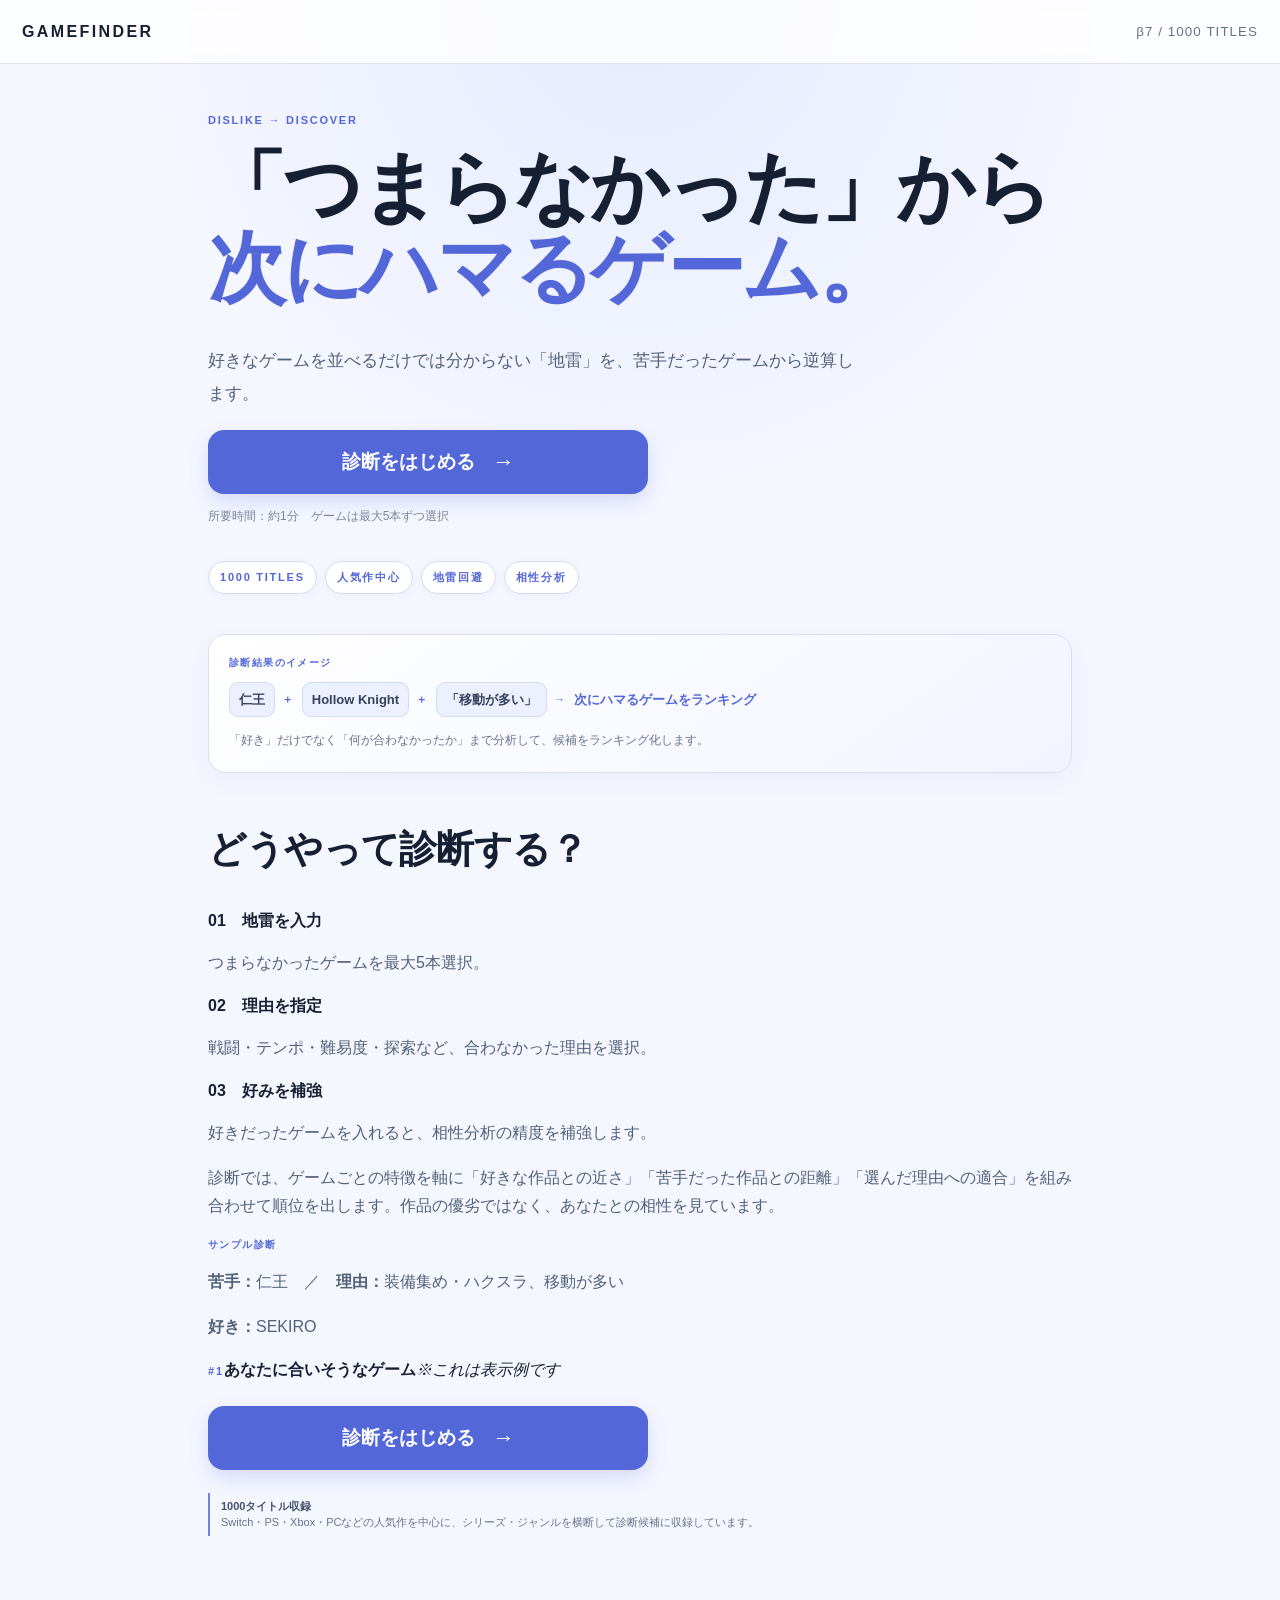
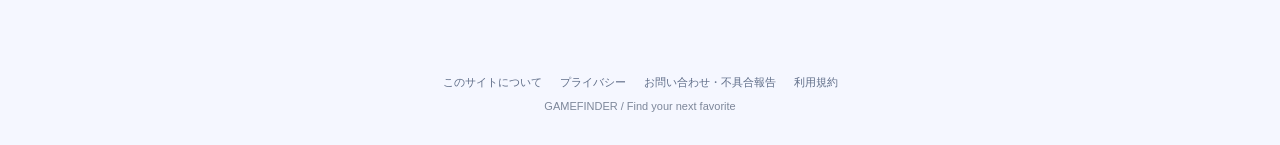
==== index.html @ 4ff6657c "Improve GAMEFINDER Japanese search, recommendation explanations and answer editing Restore Stellar B" ====
<!doctype html><html lang="ja"><head><meta charset="utf-8"><meta name="viewport" content="width=device-width,initial-scale=1"><meta name="description" content="つまらなかったゲーム・好きだったゲームから、次にハマるゲームを診断。苦手だったゲームを地雷として分析し、あなたに合うゲームをランキングで提案します。"><meta name="robots" content="index,follow"><link rel="canonical" href="https://shikaku-route-jp.github.io/gamefinder/"><meta property="og:title" content="ゲーム診断｜つまらなかったゲームから次にハマる1本を診断 - GAMEFINDER"><meta property="og:description" content="つまらなかったゲームから、あなたの地雷を逆算。次にハマるゲームをランキングで診断します。"><meta property="og:type" content="website"><meta property="og:url" content="https://shikaku-route-jp.github.io/gamefinder/"><title>ゲーム診断｜つまらなかったゲームから次にハマる1本を診断 - GAMEFINDER</title><link rel="stylesheet" href="style.css?v=20261009-ux1">
<style id="gamefinder-ad-layout">
/* 広告は通常の文書フローに置き、操作ボタンから離す。 */
#gamefinder-ad {
  position: static;
  float: none;
  width: 100%;
  max-width: 100%;
  min-width: 0;
  min-height: 0;
  margin: 32px 0;
  padding: 16px 0;
  gap: 8px;
}
#gamefinder-ad.hide,
#gamefinder-ad[hidden] {
  display: none !important;
}
#gamefinder-ad .ad-label {
  display: block;
  font-size: 10px;
  line-height: 1.5;
}
#gamefinder-ad .ad-creative {
  width: 100%;
  min-width: 0;
  min-height: 0;
  display: flex;
  flex-direction: column;
  align-items: center;
  justify-content: center;
}
/* 320px幅でも300pxの矩形広告を縮小せず収める。 */
@media (max-width: 359px) {
  #gamefinder-ad {
    width: auto;
    max-width: none;
    margin-inline: -14px;
    border-left: 0;
    border-right: 0;
    border-radius: 0;
  }
}
/* 広告要素が生成されなかった場合は、ラベルと余白を残さない。
   iframeが生成された場合は配信中の可能性があるため折りたたまない。 */
#gamefinder-ad:not(:has(.ad-creative :not(script):not(style))) {
  margin: 0;
  padding: 0;
  border: 0;
  gap: 0;
}
#gamefinder-ad:not(:has(.ad-creative :not(script):not(style))) .ad-label {
  display: none;
}
</style>
</head><body><header><a href="./" class="brand">GAMEFINDER</a><small>β7 / 1000 TITLES</small></header><main><section id="home"><div class="eyebrow">DISLIKE → DISCOVER</div><h1>「つまらなかった」から<br><strong>次にハマるゲーム。</strong></h1><p class="lead">好きなゲームを並べるだけでは分からない「地雷」を、苦手だったゲームから逆算します。</p><button class="cta start-cta" onclick="start()">診断をはじめる <span aria-hidden="true">→</span></button><p class="micro">所要時間：約1分　ゲームは最大5本ずつ選択</p><div class="feature-row"><span>1000 TITLES</span><span>人気作中心</span><span>地雷回避</span><span>相性分析</span></div><div class="preview"><div class="preview-label">診断結果のイメージ</div><div class="preview-flow"><b>仁王</b><span>＋</span><b>Hollow Knight</b><span>＋</span><b>「移動が多い」</b><span>→</span><strong>次にハマるゲームをランキング</strong></div><p>「好き」だけでなく「何が合わなかったか」まで分析して、候補をランキング化します。</p></div><div class="how"><h2>どうやって診断する？</h2><div class="how-grid"><div><b>01　地雷を入力</b><p>つまらなかったゲームを最大5本選択。</p></div><div><b>02　理由を指定</b><p>戦闘・テンポ・難易度・探索など、合わなかった理由を選択。</p></div><div><b>03　好みを補強</b><p>好きだったゲームを入れると、相性分析の精度を補強します。</p></div></div><p class="method">診断では、ゲームごとの特徴を軸に「好きな作品との近さ」「苦手だった作品との距離」「選んだ理由への適合」を組み合わせて順位を出します。作品の優劣ではなく、あなたとの相性を見ています。</p></div><div class="sample"><div class="preview-label">サンプル診断</div><p><b>苦手：</b>仁王　／　<b>理由：</b>装備集め・ハクスラ、移動が多い</p><p><b>好き：</b>SEKIRO</p><div class="sample-result"><span>#1</span><strong>あなたに合いそうなゲーム</strong><em>※これは表示例です</em></div></div><button class="cta start-cta start-cta-bottom" onclick="start()">診断をはじめる <span aria-hidden="true">→</span></button><div class="db-note"><b>1000タイトル収録</b><br>Switch・PS・Xbox・PCなどの人気作を中心に、シリーズ・ジャンルを横断して診断候補に収録しています。</div></section><section id="quiz" class="hide"><div class="progress-wrap"><div class="progress"><i id="bar"></i></div><span id="stepLabel">STEP 1 / 3</span></div><div class="page" id="p1"><small>STEP 1 / 3</small><h2 tabindex="-1">つまらなかったゲーム</h2><p>「なぜか合わなかった」ゲームを1〜5本。ここが診断の軸になります。</p><div class="count"><b id="badCount">0/5</b> 選択中</div><div id="badSel" class="selected"></div><label class="visually-hidden" for="badSearch">苦手だったゲームを検索</label><input aria-controls="bad" id="badSearch" oninput="renderBad()" placeholder="ゲーム名を入力（日本語・英語・略称OK）" autocomplete="off"><div class="search-help">例：仁王 / ダクソ3 / モンハンワイルズ / FF7 / ゼルダ</div><div id="bad" class="game-list"></div><div class="nav"><button id="badNext" onclick="go(2)" disabled>次へ →</button></div></div><div class="page hide" id="p2"><small>STEP 2 / 3</small><h2 tabindex="-1">何が嫌だった？</h2><p>複数選べます。「テンポ」「戦闘」「難易度」など、合わなかった点を教えてください。選ばず進むこともできます。</p><div class="count"><b id="reasonCount">0個</b> 選択中</div><div id="reasons" class="chips"></div><div class="nav"><button class="secondary" onclick="go(1)">← 戻る</button><button id="reasonNext" onclick="go(3)">理由を選ばず次へ →</button></div></div><div class="page hide" id="p3"><small>STEP 3 / 3</small><h2 tabindex="-1">好きだったゲーム</h2><p>「これは面白かった」を0〜5本。なくても診断できます。</p><div class="count"><b id="goodCount">0/5</b> 選択中</div><div id="goodSel" class="selected"></div><label class="visually-hidden" for="goodSearch">好きだったゲームを検索</label><input aria-controls="good" id="goodSearch" oninput="renderGood()" placeholder="ゲーム名を入力（日本語・英語・略称OK）" autocomplete="off"><div class="search-help">例：隻狼 / ブレワイ / エルデンリング / FF7リバース / リリンク</div><div id="good" class="game-list"></div><div class="nav"><button class="secondary" onclick="go(2)">← 戻る</button><button id="goodDiagnose" class="cta" onclick="diagnose()">好きなゲームを入れず診断する →</button></div></div><div id="result" class="hide"></div></section>
<aside id="gamefinder-ad" class="ad-slot" aria-label="広告">
  <span class="ad-label">広告</span>
  <div class="ad-creative">
<!-- admax -->
<script id="gamefinder-ad-loader">
(function () {
  // iPad・Androidタブレット・PCにはPC用の枠を使う。
  // HTML解析中に片方だけ読み込み、AdMaxの通常のタグ実行を保つ。
  const isPhone = /iPhone|iPod|Android.*Mobile|Windows Phone/i.test(navigator.userAgent);
  const adId = isPhone
    ? "b675b17c918aba329b4882d182037eb6"
    : "173f1493e6957e60c606bbe740c44222";
  document.write('<script src="https://adm.shinobi.jp/s/' + adId + '"></' + 'script>');
})();
</script>
<!-- admax -->
  </div>
</aside>
<!-- 結果の補足とやり直しボタン。回答中・診断前は表示しない。 -->
<div id="result-after-ad" class="hide">
  <div class="result-note"><b>この診断について</b><p>作品の評価ではなく、ゲームごとの特徴を比較しています。相性スコアは入力した作品との特徴の近さを表す目安です。特徴データにはシリーズ単位の推定も含まれます。購入前に公式の紹介やプレイ映像も確認してみてください。</p></div><button class="restart" onclick="location.href=location.pathname">最初からやり直す</button>
</div>
</main><footer><a href="about.html">このサイトについて</a><a href="privacy.html">プライバシー</a><a href="contact.html">お問い合わせ・不具合報告</a><a href="terms.html">利用規約</a><span>GAMEFINDER / Find your next favorite</span></footer><script src="games800.js"></script><script src="jp-search.js?v=20261009-ux1"></script><script src="app.js?v=20261009-ux1"></script></body></html>
---- style.css ----
*{box-sizing:border-box}html{scroll-behavior:smooth}body{margin:0;background:#f5f7ff;color:#172033;font-family:-apple-system,BlinkMacSystemFont,"Noto Sans JP",sans-serif;line-height:1.5}body:before{content:"";position:fixed;inset:0;pointer-events:none;background:radial-gradient(circle at 50% 0%,#dfe6ff 0,transparent 45%);opacity:.7}header{height:64px;border-bottom:1px solid #dce2f0;display:flex;justify-content:space-between;align-items:center;padding:0 22px;position:relative;z-index:1;background:rgba(255,255,255,.82);backdrop-filter:blur(10px)}.brand{color:#172033;text-decoration:none;font-weight:900;letter-spacing:.15em}header small{color:#66718a;letter-spacing:.08em}main{max-width:900px;margin:auto;padding:28px 18px 70px;position:relative;z-index:1}#home{min-height:78vh;display:flex;flex-direction:column;justify-content:center;padding:40px 0}.eyebrow,#home span,.page small,.result-head small{color:#5367d9;letter-spacing:.16em;font-weight:900;font-size:11px}.lead{max-width:650px;color:#526078;font-size:17px;line-height:1.9}.micro{font-size:12px;color:#7b8599}.feature-row{display:flex;gap:8px;flex-wrap:wrap;margin:20px 0}.feature-row span,.match-tags span{border:1px solid #d5dcf0;background:#fff;border-radius:999px;padding:7px 11px;font-size:11px;color:#58647d;box-shadow:0 2px 8px #31447a0b}h1{font-size:clamp(42px,8vw,78px);line-height:1.05;letter-spacing:-.04em;margin:18px 0}h1 strong{color:#5367d9}h2{font-size:clamp(25px,5vw,38px);letter-spacing:-.02em}p{color:#526078;line-height:1.8}button{border:0;border-radius:12px;padding:13px 18px;font-weight:850;cursor:pointer;background:#5367d9;color:#fff;margin:5px 4px 5px 0;transition:.18s transform,.18s opacity,.18s background;box-shadow:0 4px 12px #5367d91c}.cta{display:inline-flex;align-items:center;gap:18px;width:max-content;padding:15px 20px}.cta:hover{transform:translateY(-2px)}button.secondary{background:#fff;color:#59647a;border:1px solid #d1d8e8;box-shadow:none}button:disabled{opacity:.35;cursor:not-allowed}input{width:100%;padding:15px 16px;border-radius:13px;border:1px solid #cfd7e8;background:#fff;color:#172033;outline:none;font-size:15px;margin:12px 0 5px;box-shadow:0 2px 10px #31447a0b}input::placeholder{color:#9aa4b7}input:focus{border-color:#7182e5;box-shadow:0 0 0 3px #7182e526}.hide{display:none!important}.progress-wrap{margin-bottom:34px}.progress{height:5px;background:#dce2ef;border-radius:99px;margin-bottom:9px}.progress i{display:block;height:100%;width:33%;background:#5367d9;border-radius:99px;transition:.3s}.progress-wrap>span{font-size:10px;color:#7a859b}.count{font-size:12px;color:#7a859b;margin:8px 0 12px}.count b{color:#35415a}.search-help{font-size:11px;color:#7a859b;margin:0 0 10px}.game{display:flex;justify-content:space-between;align-items:center;width:calc(33.333% - 8px);min-height:54px;margin:4px;padding:10px 12px;border:1px solid #d7deed;border-radius:11px;background:#fff;color:#27334b;text-align:left;box-shadow:0 2px 8px #31447a0a}.game:hover{border-color:#8492dc;background:#f8f9ff}.game.on{border-color:#7182e5;background:#eef1ff}.game b{color:#5367d9}.hint{border:1px dashed #cbd4e5;color:#7b869b;border-radius:12px;padding:18px;text-align:center;margin-top:8px;background:#fff}.pill{display:inline-flex;align-items:center;gap:6px;background:#edf0ff;border:1px solid #d2d9f4;border-radius:99px;padding:7px 9px 7px 11px;margin:4px 4px 0 0;font-size:12px;color:#44506a}.pill button{padding:0 3px;margin:0;background:none;color:#7180aa;font-size:16px;box-shadow:none}.selected{min-height:8px;margin-bottom:6px}.chips{display:flex;flex-wrap:wrap;gap:6px;margin:20px 0 25px}.chips button{border:1px solid #d2d9e8;background:#fff;color:#4c5870;border-radius:99px;margin:0;box-shadow:none}.chips button.on{background:#5367d9;border-color:#5367d9;color:#fff}.nav{margin-top:20px}.card,.hero-result,.result-note,.preview{background:#fff;border:1px solid #d8dfed;border-radius:18px;padding:20px;margin:10px 0;box-shadow:0 8px 24px #31447a0d}.preview{margin:20px 0 16px;padding:20px;background:linear-gradient(145deg,#fff,#f2f5ff)}.preview-label{font-size:10px;color:#5367d9;letter-spacing:.14em;font-weight:900;margin-bottom:12px}.preview-flow{display:flex;align-items:center;gap:7px;flex-wrap:wrap;font-size:13px}.preview-flow b{background:#edf0ff;border:1px solid #d3daf1;border-radius:9px;padding:7px 9px;color:#36425d}.preview-flow span{color:#8a94a8}.preview-flow strong{color:#5367d9}.preview p{font-size:12px;margin:13px 0 0;color:#68748a}.db-note{font-size:11px;color:#68748a;border-left:2px solid #7182e5;padding:5px 0 5px 11px;margin:15px 0 18px}.db-note b{color:#44516b}.hero-result{padding:24px}.rank{color:#5367d9;font-weight:900;font-size:12px;letter-spacing:.12em}.score{font-size:58px;font-weight:950;line-height:1;margin:12px 0;color:#172033}.score small{font-size:11px;color:#7a8599;margin-left:7px;letter-spacing:.12em}.match-tags{display:flex;gap:7px;flex-wrap:wrap}.share-btn{margin-top:15px;background:#172033}.share-x{margin-top:15px;background:#172033}.section-title{font-size:22px;margin:30px 0 10px}.result-card{display:grid;grid-template-columns:42px 1fr;gap:8px}.result-card h3{margin:0 0 5px}.rank-mini{color:#5367d9;font-weight:900}.bars{display:flex;gap:7px;flex-wrap:wrap}.bars span{font-size:10px;border-radius:99px;background:#eef1f8;padding:5px 8px;color:#66728a}.confidence{font-size:12px}.confidence b{color:#5367d9}.result-note{font-size:12px}.ad-slot{min-height:100px;margin:18px 0;padding:16px;border:1px dashed #cbd4e5;border-radius:14px;background:#fafbff;display:flex;flex-direction:column;align-items:center;justify-content:center;text-align:center;color:#9aa4b7}.ad-slot span{font-size:9px;letter-spacing:.15em;color:#8792a8}.ad-slot small{font-size:11px;margin-top:4px}.restart{width:100%;margin-top:10px}footer{text-align:center;color:#7d879a;font-size:11px;padding:10px 18px 30px;position:relative;z-index:1}footer a{color:#5f6d88;text-decoration:none;margin:0 9px}footer span{display:block;margin-top:8px}@media(max-width:650px){main{padding-left:14px;padding-right:14px}.game{width:100%;margin:4px 0}h1{font-size:44px}.lead{font-size:15px}.hero-result{padding:20px}.score{font-size:50px}.preview-flow{font-size:12px}}
/* Put the main action before the explanation and keep touch targets large. */
#home{justify-content:flex-start;padding-top:20px}
#home .lead{margin-bottom:12px}
#home .start-cta{width:min(100%,440px);min-height:64px;justify-content:center;font-size:19px;padding:18px 24px;margin:8px 0;border-radius:16px;box-shadow:0 8px 20px #5367d930}
#home .start-cta span{color:inherit;font-size:22px;letter-spacing:0}
#home .start-cta:focus-visible{outline:3px solid #172033;outline-offset:4px}
#home .start-cta-bottom{margin-top:24px}
#home .micro{margin:4px 0 14px}
@media(max-width:650px){main{padding-top:18px}#home{padding-top:10px}#home h1{font-size:clamp(28px,8.2vw,40px);line-height:1.2;margin:14px 0}#home .lead{font-size:15px;line-height:1.7;margin-top:4px}#home .start-cta{width:100%;min-height:64px;font-size:19px}}

/* Search and results share the same readable Japanese title treatment. */
.game-list{display:flex;flex-wrap:wrap;align-content:flex-start;max-height:50vh;overflow-y:auto;padding:4px 0;scrollbar-gutter:stable}
.game-list .hint,.game-list .search-more{width:100%}
.game-list .game{flex-shrink:0;overflow-wrap:anywhere}
.alias-en{display:block;color:#6e7890;font-size:11px;font-weight:500;line-height:1.45;margin-top:4px}
.pill{max-width:100%;overflow-wrap:anywhere}
.pill button{flex-shrink:0;min-width:36px;min-height:36px}
.nav{display:flex;gap:8px;flex-wrap:wrap}
.nav button{min-height:48px;margin-right:0}
button:focus-visible{outline:3px solid #172033;outline-offset:3px}
h2[tabindex="-1"]:focus{outline:none}
.title-en{margin:4px 0 10px!important;font-size:12px!important;line-height:1.5;overflow-wrap:anywhere;color:#6e7890}
.hero-result h2,.result-card h3{overflow-wrap:anywhere}
.result-card{grid-template-columns:34px minmax(0,1fr)}
.result-card p{font-size:13px;margin:8px 0}
.result-caution{color:#855b24;background:#fff6e7;border-radius:8px;padding:8px 10px}
.share-status{font-size:12px;margin:8px 0 0;overflow-wrap:anywhere}
.share-status:empty{display:none}
.answer-summary{margin-top:28px}
.answer-row{display:flex;align-items:center;gap:12px;border:1px solid #d8dfed;border-radius:14px;background:#fff;padding:16px;margin:8px 0}
.answer-row>div{flex:1;min-width:0}
.answer-row b{font-size:13px}
.answer-row p{font-size:12px;margin:6px 0 0;overflow-wrap:anywhere}
.answer-row button{flex-shrink:0;min-height:44px;margin:0}
.visually-hidden{position:absolute;width:1px;height:1px;padding:0;margin:-1px;overflow:hidden;clip-path:inset(50%);white-space:nowrap;border:0}
@media(max-width:650px){
  .game-list{max-height:46vh}
  .game-list .game{width:100%;margin:4px 0;min-height:54px}
  .nav button{flex:1 1 130px;font-size:14px}
  .score{display:flex;align-items:baseline;gap:10px;flex-wrap:wrap}
  .score small{margin-left:0;line-height:1.6}
  .hero-result .share-btn,.hero-result .share-x{min-height:48px}
  .answer-row{padding:14px}
}
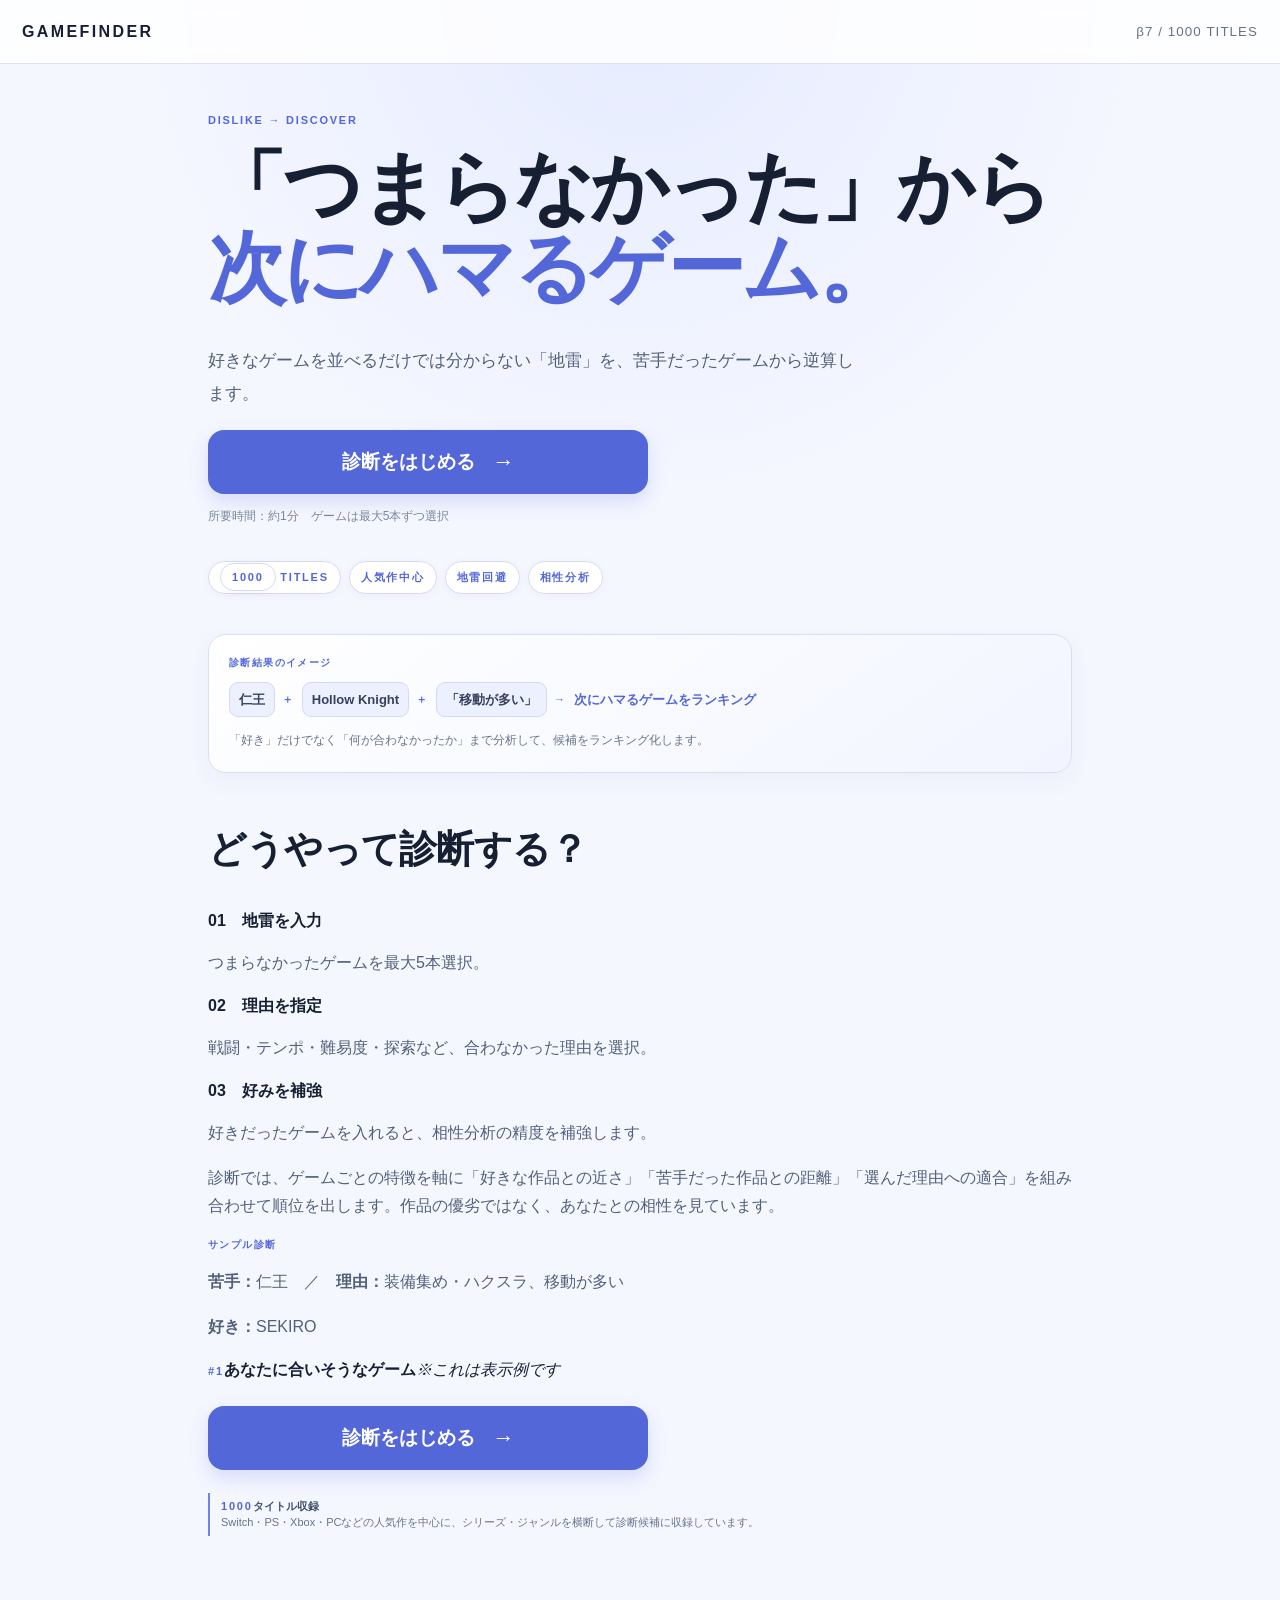
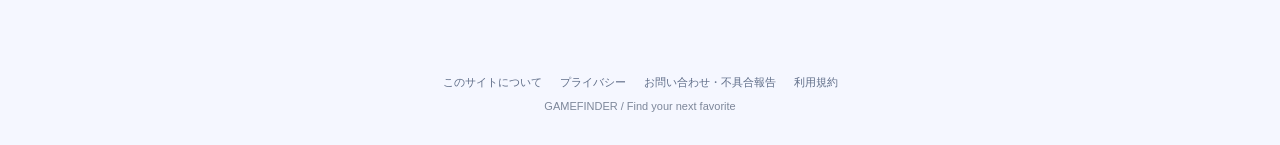
==== commit 678c3fec: "Keep GAMEFINDER catalog count and file references consistent Render the three home-page counts from " ====
--- a/index.html
+++ b/index.html
@@ -53,22 +53,12 @@
   display: none;
 }
 </style>
-</head><body><header><a href="./" class="brand">GAMEFINDER</a><small>β7 / 1000 TITLES</small></header><main><section id="home"><div class="eyebrow">DISLIKE → DISCOVER</div><h1>「つまらなかった」から<br><strong>次にハマるゲーム。</strong></h1><p class="lead">好きなゲームを並べるだけでは分からない「地雷」を、苦手だったゲームから逆算します。</p><button class="cta start-cta" onclick="start()">診断をはじめる <span aria-hidden="true">→</span></button><p class="micro">所要時間：約1分　ゲームは最大5本ずつ選択</p><div class="feature-row"><span>1000 TITLES</span><span>人気作中心</span><span>地雷回避</span><span>相性分析</span></div><div class="preview"><div class="preview-label">診断結果のイメージ</div><div class="preview-flow"><b>仁王</b><span>＋</span><b>Hollow Knight</b><span>＋</span><b>「移動が多い」</b><span>→</span><strong>次にハマるゲームをランキング</strong></div><p>「好き」だけでなく「何が合わなかったか」まで分析して、候補をランキング化します。</p></div><div class="how"><h2>どうやって診断する？</h2><div class="how-grid"><div><b>01　地雷を入力</b><p>つまらなかったゲームを最大5本選択。</p></div><div><b>02　理由を指定</b><p>戦闘・テンポ・難易度・探索など、合わなかった理由を選択。</p></div><div><b>03　好みを補強</b><p>好きだったゲームを入れると、相性分析の精度を補強します。</p></div></div><p class="method">診断では、ゲームごとの特徴を軸に「好きな作品との近さ」「苦手だった作品との距離」「選んだ理由への適合」を組み合わせて順位を出します。作品の優劣ではなく、あなたとの相性を見ています。</p></div><div class="sample"><div class="preview-label">サンプル診断</div><p><b>苦手：</b>仁王　／　<b>理由：</b>装備集め・ハクスラ、移動が多い</p><p><b>好き：</b>SEKIRO</p><div class="sample-result"><span>#1</span><strong>あなたに合いそうなゲーム</strong><em>※これは表示例です</em></div></div><button class="cta start-cta start-cta-bottom" onclick="start()">診断をはじめる <span aria-hidden="true">→</span></button><div class="db-note"><b>1000タイトル収録</b><br>Switch・PS・Xbox・PCなどの人気作を中心に、シリーズ・ジャンルを横断して診断候補に収録しています。</div></section><section id="quiz" class="hide"><div class="progress-wrap"><div class="progress"><i id="bar"></i></div><span id="stepLabel">STEP 1 / 3</span></div><div class="page" id="p1"><small>STEP 1 / 3</small><h2 tabindex="-1">つまらなかったゲーム</h2><p>「なぜか合わなかった」ゲームを1〜5本。ここが診断の軸になります。</p><div class="count"><b id="badCount">0/5</b> 選択中</div><div id="badSel" class="selected"></div><label class="visually-hidden" for="badSearch">苦手だったゲームを検索</label><input aria-controls="bad" id="badSearch" oninput="renderBad()" placeholder="ゲーム名を入力（日本語・英語・略称OK）" autocomplete="off"><div class="search-help">例：仁王 / ダクソ3 / モンハンワイルズ / FF7 / ゼルダ</div><div id="bad" class="game-list"></div><div class="nav"><button id="badNext" onclick="go(2)" disabled>次へ →</button></div></div><div class="page hide" id="p2"><small>STEP 2 / 3</small><h2 tabindex="-1">何が嫌だった？</h2><p>複数選べます。「テンポ」「戦闘」「難易度」など、合わなかった点を教えてください。選ばず進むこともできます。</p><div class="count"><b id="reasonCount">0個</b> 選択中</div><div id="reasons" class="chips"></div><div class="nav"><button class="secondary" onclick="go(1)">← 戻る</button><button id="reasonNext" onclick="go(3)">理由を選ばず次へ →</button></div></div><div class="page hide" id="p3"><small>STEP 3 / 3</small><h2 tabindex="-1">好きだったゲーム</h2><p>「これは面白かった」を0〜5本。なくても診断できます。</p><div class="count"><b id="goodCount">0/5</b> 選択中</div><div id="goodSel" class="selected"></div><label class="visually-hidden" for="goodSearch">好きだったゲームを検索</label><input aria-controls="good" id="goodSearch" oninput="renderGood()" placeholder="ゲーム名を入力（日本語・英語・略称OK）" autocomplete="off"><div class="search-help">例：隻狼 / ブレワイ / エルデンリング / FF7リバース / リリンク</div><div id="good" class="game-list"></div><div class="nav"><button class="secondary" onclick="go(2)">← 戻る</button><button id="goodDiagnose" class="cta" onclick="diagnose()">好きなゲームを入れず診断する →</button></div></div><div id="result" class="hide"></div></section>
+</head><body><header><a href="./" class="brand">GAMEFINDER</a><small>β7 / <span data-game-count>1000</span> TITLES</small></header><main><section id="home"><div class="eyebrow">DISLIKE → DISCOVER</div><h1>「つまらなかった」から<br><strong>次にハマるゲーム。</strong></h1><p class="lead">好きなゲームを並べるだけでは分からない「地雷」を、苦手だったゲームから逆算します。</p><button class="cta start-cta" onclick="start()">診断をはじめる <span aria-hidden="true">→</span></button><p class="micro">所要時間：約1分　ゲームは最大5本ずつ選択</p><div class="feature-row"><span><span data-game-count>1000</span> TITLES</span><span>人気作中心</span><span>地雷回避</span><span>相性分析</span></div><div class="preview"><div class="preview-label">診断結果のイメージ</div><div class="preview-flow"><b>仁王</b><span>＋</span><b>Hollow Knight</b><span>＋</span><b>「移動が多い」</b><span>→</span><strong>次にハマるゲームをランキング</strong></div><p>「好き」だけでなく「何が合わなかったか」まで分析して、候補をランキング化します。</p></div><div class="how"><h2>どうやって診断する？</h2><div class="how-grid"><div><b>01　地雷を入力</b><p>つまらなかったゲームを最大5本選択。</p></div><div><b>02　理由を指定</b><p>戦闘・テンポ・難易度・探索など、合わなかった理由を選択。</p></div><div><b>03　好みを補強</b><p>好きだったゲームを入れると、相性分析の精度を補強します。</p></div></div><p class="method">診断では、ゲームごとの特徴を軸に「好きな作品との近さ」「苦手だった作品との距離」「選んだ理由への適合」を組み合わせて順位を出します。作品の優劣ではなく、あなたとの相性を見ています。</p></div><div class="sample"><div class="preview-label">サンプル診断</div><p><b>苦手：</b>仁王　／　<b>理由：</b>装備集め・ハクスラ、移動が多い</p><p><b>好き：</b>SEKIRO</p><div class="sample-result"><span>#1</span><strong>あなたに合いそうなゲーム</strong><em>※これは表示例です</em></div></div><button class="cta start-cta start-cta-bottom" onclick="start()">診断をはじめる <span aria-hidden="true">→</span></button><div class="db-note"><b><span data-game-count>1000</span>タイトル収録</b><br>Switch・PS・Xbox・PCなどの人気作を中心に、シリーズ・ジャンルを横断して診断候補に収録しています。</div></section><section id="quiz" class="hide"><div class="progress-wrap"><div class="progress"><i id="bar"></i></div><span id="stepLabel">STEP 1 / 3</span></div><div class="page" id="p1"><small>STEP 1 / 3</small><h2 tabindex="-1">つまらなかったゲーム</h2><p>「なぜか合わなかった」ゲームを1〜5本。ここが診断の軸になります。</p><div class="count"><b id="badCount">0/5</b> 選択中</div><div id="badSel" class="selected"></div><label class="visually-hidden" for="badSearch">苦手だったゲームを検索</label><input aria-controls="bad" id="badSearch" oninput="renderBad()" placeholder="ゲーム名を入力（日本語・英語・略称OK）" autocomplete="off"><div class="search-help">例：仁王 / ダクソ3 / モンハンワイルズ / FF7 / ゼルダ</div><div id="bad" class="game-list"></div><div class="nav"><button id="badNext" onclick="go(2)" disabled>次へ →</button></div></div><div class="page hide" id="p2"><small>STEP 2 / 3</small><h2 tabindex="-1">何が嫌だった？</h2><p>複数選べます。「テンポ」「戦闘」「難易度」など、合わなかった点を教えてください。選ばず進むこともできます。</p><div class="count"><b id="reasonCount">0個</b> 選択中</div><div id="reasons" class="chips"></div><div class="nav"><button class="secondary" onclick="go(1)">← 戻る</button><button id="reasonNext" onclick="go(3)">理由を選ばず次へ →</button></div></div><div class="page hide" id="p3"><small>STEP 3 / 3</small><h2 tabindex="-1">好きだったゲーム</h2><p>「これは面白かった」を0〜5本。なくても診断できます。</p><div class="count"><b id="goodCount">0/5</b> 選択中</div><div id="goodSel" class="selected"></div><label class="visually-hidden" for="goodSearch">好きだったゲームを検索</label><input aria-controls="good" id="goodSearch" oninput="renderGood()" placeholder="ゲーム名を入力（日本語・英語・略称OK）" autocomplete="off"><div class="search-help">例：隻狼 / ブレワイ / エルデンリング / FF7リバース / リリンク</div><div id="good" class="game-list"></div><div class="nav"><button class="secondary" onclick="go(2)">← 戻る</button><button id="goodDiagnose" class="cta" onclick="diagnose()">好きなゲームを入れず診断する →</button></div></div><div id="result" class="hide"></div></section>
 <aside id="gamefinder-ad" class="ad-slot" aria-label="広告">
   <span class="ad-label">広告</span>
   <div class="ad-creative">
 <!-- admax -->
-<script id="gamefinder-ad-loader">
-(function () {
-  // iPad・Androidタブレット・PCにはPC用の枠を使う。
-  // HTML解析中に片方だけ読み込み、AdMaxの通常のタグ実行を保つ。
-  const isPhone = /iPhone|iPod|Android.*Mobile|Windows Phone/i.test(navigator.userAgent);
-  const adId = isPhone
-    ? "b675b17c918aba329b4882d182037eb6"
-    : "173f1493e6957e60c606bbe740c44222";
-  document.write('<script src="https://adm.shinobi.jp/s/' + adId + '"></' + 'script>');
-})();
-</script>
+<script id="gamefinder-ad-loader" src="https://adm.shinobi.jp/o/e9902be8e72218e27d6e6d8d6955455b"></script>
 <!-- admax -->
   </div>
 </aside>
@@ -76,4 +66,4 @@
 <div id="result-after-ad" class="hide">
   <div class="result-note"><b>この診断について</b><p>作品の評価ではなく、ゲームごとの特徴を比較しています。相性スコアは入力した作品との特徴の近さを表す目安です。特徴データにはシリーズ単位の推定も含まれます。購入前に公式の紹介やプレイ映像も確認してみてください。</p></div><button class="restart" onclick="location.href=location.pathname">最初からやり直す</button>
 </div>
-</main><footer><a href="about.html">このサイトについて</a><a href="privacy.html">プライバシー</a><a href="contact.html">お問い合わせ・不具合報告</a><a href="terms.html">利用規約</a><span>GAMEFINDER / Find your next favorite</span></footer><script src="games800.js"></script><script src="jp-search.js?v=20261009-ux1"></script><script src="app.js?v=20261009-ux1"></script></body></html>
+</main><footer><a href="about.html">このサイトについて</a><a href="privacy.html">プライバシー</a><a href="contact.html">お問い合わせ・不具合報告</a><a href="terms.html">利用規約</a><span>GAMEFINDER / Find your next favorite</span></footer><script src="games1000.js"></script><script src="jp-search.js?v=20261009-ux1"></script><script src="app.js?v=20261015-catalog"></script></body></html>
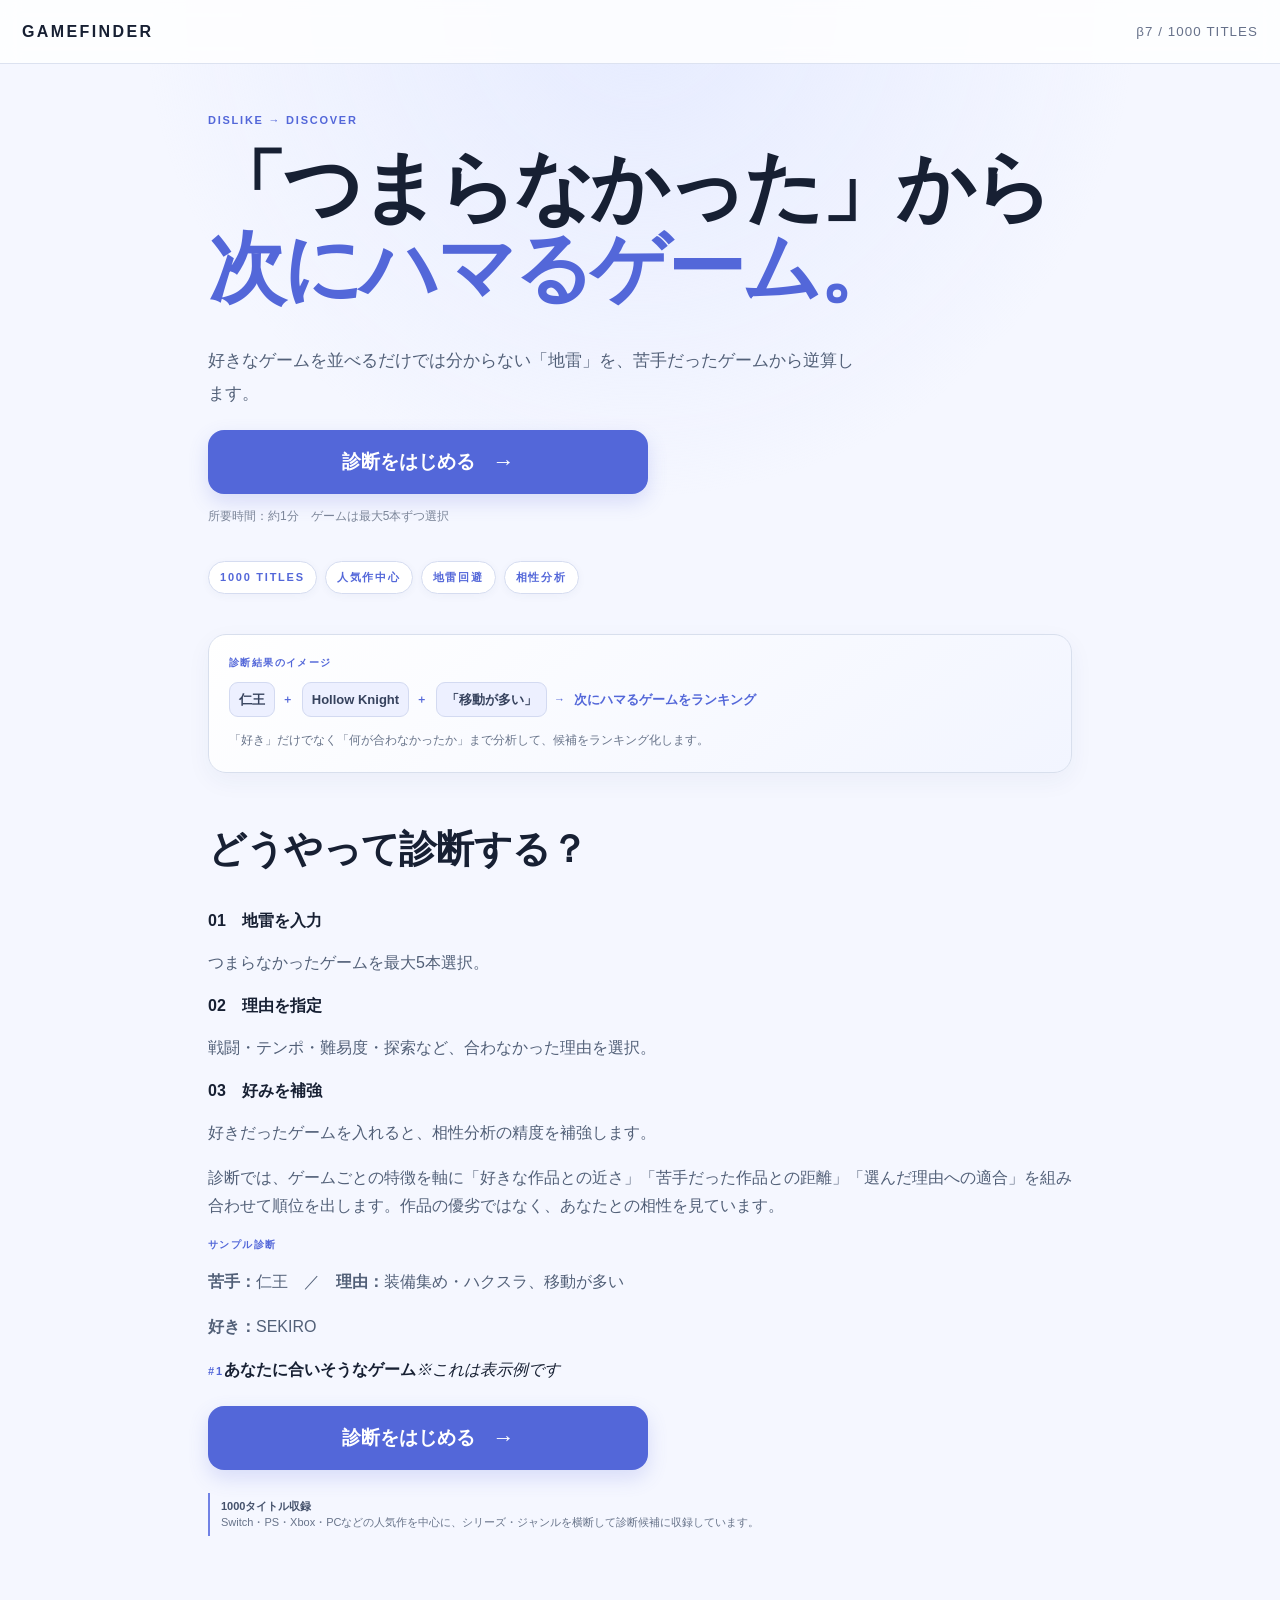
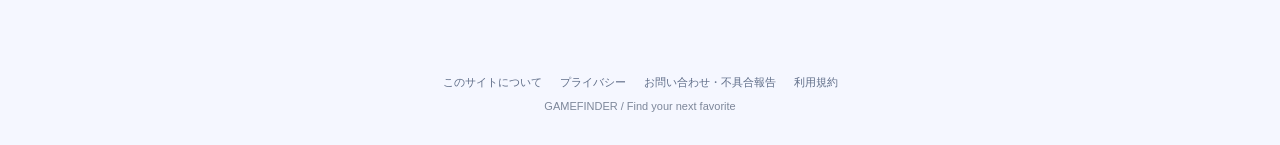
==== commit 338c4862: "Preserve existing styles around dynamic catalog counts Use output elements for the calculated counts" ====
--- a/index.html
+++ b/index.html
@@ -53,7 +53,7 @@
   display: none;
 }
 </style>
-</head><body><header><a href="./" class="brand">GAMEFINDER</a><small>β7 / <span data-game-count>1000</span> TITLES</small></header><main><section id="home"><div class="eyebrow">DISLIKE → DISCOVER</div><h1>「つまらなかった」から<br><strong>次にハマるゲーム。</strong></h1><p class="lead">好きなゲームを並べるだけでは分からない「地雷」を、苦手だったゲームから逆算します。</p><button class="cta start-cta" onclick="start()">診断をはじめる <span aria-hidden="true">→</span></button><p class="micro">所要時間：約1分　ゲームは最大5本ずつ選択</p><div class="feature-row"><span><span data-game-count>1000</span> TITLES</span><span>人気作中心</span><span>地雷回避</span><span>相性分析</span></div><div class="preview"><div class="preview-label">診断結果のイメージ</div><div class="preview-flow"><b>仁王</b><span>＋</span><b>Hollow Knight</b><span>＋</span><b>「移動が多い」</b><span>→</span><strong>次にハマるゲームをランキング</strong></div><p>「好き」だけでなく「何が合わなかったか」まで分析して、候補をランキング化します。</p></div><div class="how"><h2>どうやって診断する？</h2><div class="how-grid"><div><b>01　地雷を入力</b><p>つまらなかったゲームを最大5本選択。</p></div><div><b>02　理由を指定</b><p>戦闘・テンポ・難易度・探索など、合わなかった理由を選択。</p></div><div><b>03　好みを補強</b><p>好きだったゲームを入れると、相性分析の精度を補強します。</p></div></div><p class="method">診断では、ゲームごとの特徴を軸に「好きな作品との近さ」「苦手だった作品との距離」「選んだ理由への適合」を組み合わせて順位を出します。作品の優劣ではなく、あなたとの相性を見ています。</p></div><div class="sample"><div class="preview-label">サンプル診断</div><p><b>苦手：</b>仁王　／　<b>理由：</b>装備集め・ハクスラ、移動が多い</p><p><b>好き：</b>SEKIRO</p><div class="sample-result"><span>#1</span><strong>あなたに合いそうなゲーム</strong><em>※これは表示例です</em></div></div><button class="cta start-cta start-cta-bottom" onclick="start()">診断をはじめる <span aria-hidden="true">→</span></button><div class="db-note"><b><span data-game-count>1000</span>タイトル収録</b><br>Switch・PS・Xbox・PCなどの人気作を中心に、シリーズ・ジャンルを横断して診断候補に収録しています。</div></section><section id="quiz" class="hide"><div class="progress-wrap"><div class="progress"><i id="bar"></i></div><span id="stepLabel">STEP 1 / 3</span></div><div class="page" id="p1"><small>STEP 1 / 3</small><h2 tabindex="-1">つまらなかったゲーム</h2><p>「なぜか合わなかった」ゲームを1〜5本。ここが診断の軸になります。</p><div class="count"><b id="badCount">0/5</b> 選択中</div><div id="badSel" class="selected"></div><label class="visually-hidden" for="badSearch">苦手だったゲームを検索</label><input aria-controls="bad" id="badSearch" oninput="renderBad()" placeholder="ゲーム名を入力（日本語・英語・略称OK）" autocomplete="off"><div class="search-help">例：仁王 / ダクソ3 / モンハンワイルズ / FF7 / ゼルダ</div><div id="bad" class="game-list"></div><div class="nav"><button id="badNext" onclick="go(2)" disabled>次へ →</button></div></div><div class="page hide" id="p2"><small>STEP 2 / 3</small><h2 tabindex="-1">何が嫌だった？</h2><p>複数選べます。「テンポ」「戦闘」「難易度」など、合わなかった点を教えてください。選ばず進むこともできます。</p><div class="count"><b id="reasonCount">0個</b> 選択中</div><div id="reasons" class="chips"></div><div class="nav"><button class="secondary" onclick="go(1)">← 戻る</button><button id="reasonNext" onclick="go(3)">理由を選ばず次へ →</button></div></div><div class="page hide" id="p3"><small>STEP 3 / 3</small><h2 tabindex="-1">好きだったゲーム</h2><p>「これは面白かった」を0〜5本。なくても診断できます。</p><div class="count"><b id="goodCount">0/5</b> 選択中</div><div id="goodSel" class="selected"></div><label class="visually-hidden" for="goodSearch">好きだったゲームを検索</label><input aria-controls="good" id="goodSearch" oninput="renderGood()" placeholder="ゲーム名を入力（日本語・英語・略称OK）" autocomplete="off"><div class="search-help">例：隻狼 / ブレワイ / エルデンリング / FF7リバース / リリンク</div><div id="good" class="game-list"></div><div class="nav"><button class="secondary" onclick="go(2)">← 戻る</button><button id="goodDiagnose" class="cta" onclick="diagnose()">好きなゲームを入れず診断する →</button></div></div><div id="result" class="hide"></div></section>
+</head><body><header><a href="./" class="brand">GAMEFINDER</a><small>β7 / <output data-game-count>1000</output> TITLES</small></header><main><section id="home"><div class="eyebrow">DISLIKE → DISCOVER</div><h1>「つまらなかった」から<br><strong>次にハマるゲーム。</strong></h1><p class="lead">好きなゲームを並べるだけでは分からない「地雷」を、苦手だったゲームから逆算します。</p><button class="cta start-cta" onclick="start()">診断をはじめる <span aria-hidden="true">→</span></button><p class="micro">所要時間：約1分　ゲームは最大5本ずつ選択</p><div class="feature-row"><span><output data-game-count>1000</output> TITLES</span><span>人気作中心</span><span>地雷回避</span><span>相性分析</span></div><div class="preview"><div class="preview-label">診断結果のイメージ</div><div class="preview-flow"><b>仁王</b><span>＋</span><b>Hollow Knight</b><span>＋</span><b>「移動が多い」</b><span>→</span><strong>次にハマるゲームをランキング</strong></div><p>「好き」だけでなく「何が合わなかったか」まで分析して、候補をランキング化します。</p></div><div class="how"><h2>どうやって診断する？</h2><div class="how-grid"><div><b>01　地雷を入力</b><p>つまらなかったゲームを最大5本選択。</p></div><div><b>02　理由を指定</b><p>戦闘・テンポ・難易度・探索など、合わなかった理由を選択。</p></div><div><b>03　好みを補強</b><p>好きだったゲームを入れると、相性分析の精度を補強します。</p></div></div><p class="method">診断では、ゲームごとの特徴を軸に「好きな作品との近さ」「苦手だった作品との距離」「選んだ理由への適合」を組み合わせて順位を出します。作品の優劣ではなく、あなたとの相性を見ています。</p></div><div class="sample"><div class="preview-label">サンプル診断</div><p><b>苦手：</b>仁王　／　<b>理由：</b>装備集め・ハクスラ、移動が多い</p><p><b>好き：</b>SEKIRO</p><div class="sample-result"><span>#1</span><strong>あなたに合いそうなゲーム</strong><em>※これは表示例です</em></div></div><button class="cta start-cta start-cta-bottom" onclick="start()">診断をはじめる <span aria-hidden="true">→</span></button><div class="db-note"><b><output data-game-count>1000</output>タイトル収録</b><br>Switch・PS・Xbox・PCなどの人気作を中心に、シリーズ・ジャンルを横断して診断候補に収録しています。</div></section><section id="quiz" class="hide"><div class="progress-wrap"><div class="progress"><i id="bar"></i></div><span id="stepLabel">STEP 1 / 3</span></div><div class="page" id="p1"><small>STEP 1 / 3</small><h2 tabindex="-1">つまらなかったゲーム</h2><p>「なぜか合わなかった」ゲームを1〜5本。ここが診断の軸になります。</p><div class="count"><b id="badCount">0/5</b> 選択中</div><div id="badSel" class="selected"></div><label class="visually-hidden" for="badSearch">苦手だったゲームを検索</label><input aria-controls="bad" id="badSearch" oninput="renderBad()" placeholder="ゲーム名を入力（日本語・英語・略称OK）" autocomplete="off"><div class="search-help">例：仁王 / ダクソ3 / モンハンワイルズ / FF7 / ゼルダ</div><div id="bad" class="game-list"></div><div class="nav"><button id="badNext" onclick="go(2)" disabled>次へ →</button></div></div><div class="page hide" id="p2"><small>STEP 2 / 3</small><h2 tabindex="-1">何が嫌だった？</h2><p>複数選べます。「テンポ」「戦闘」「難易度」など、合わなかった点を教えてください。選ばず進むこともできます。</p><div class="count"><b id="reasonCount">0個</b> 選択中</div><div id="reasons" class="chips"></div><div class="nav"><button class="secondary" onclick="go(1)">← 戻る</button><button id="reasonNext" onclick="go(3)">理由を選ばず次へ →</button></div></div><div class="page hide" id="p3"><small>STEP 3 / 3</small><h2 tabindex="-1">好きだったゲーム</h2><p>「これは面白かった」を0〜5本。なくても診断できます。</p><div class="count"><b id="goodCount">0/5</b> 選択中</div><div id="goodSel" class="selected"></div><label class="visually-hidden" for="goodSearch">好きだったゲームを検索</label><input aria-controls="good" id="goodSearch" oninput="renderGood()" placeholder="ゲーム名を入力（日本語・英語・略称OK）" autocomplete="off"><div class="search-help">例：隻狼 / ブレワイ / エルデンリング / FF7リバース / リリンク</div><div id="good" class="game-list"></div><div class="nav"><button class="secondary" onclick="go(2)">← 戻る</button><button id="goodDiagnose" class="cta" onclick="diagnose()">好きなゲームを入れず診断する →</button></div></div><div id="result" class="hide"></div></section>
 <aside id="gamefinder-ad" class="ad-slot" aria-label="広告">
   <span class="ad-label">広告</span>
   <div class="ad-creative">
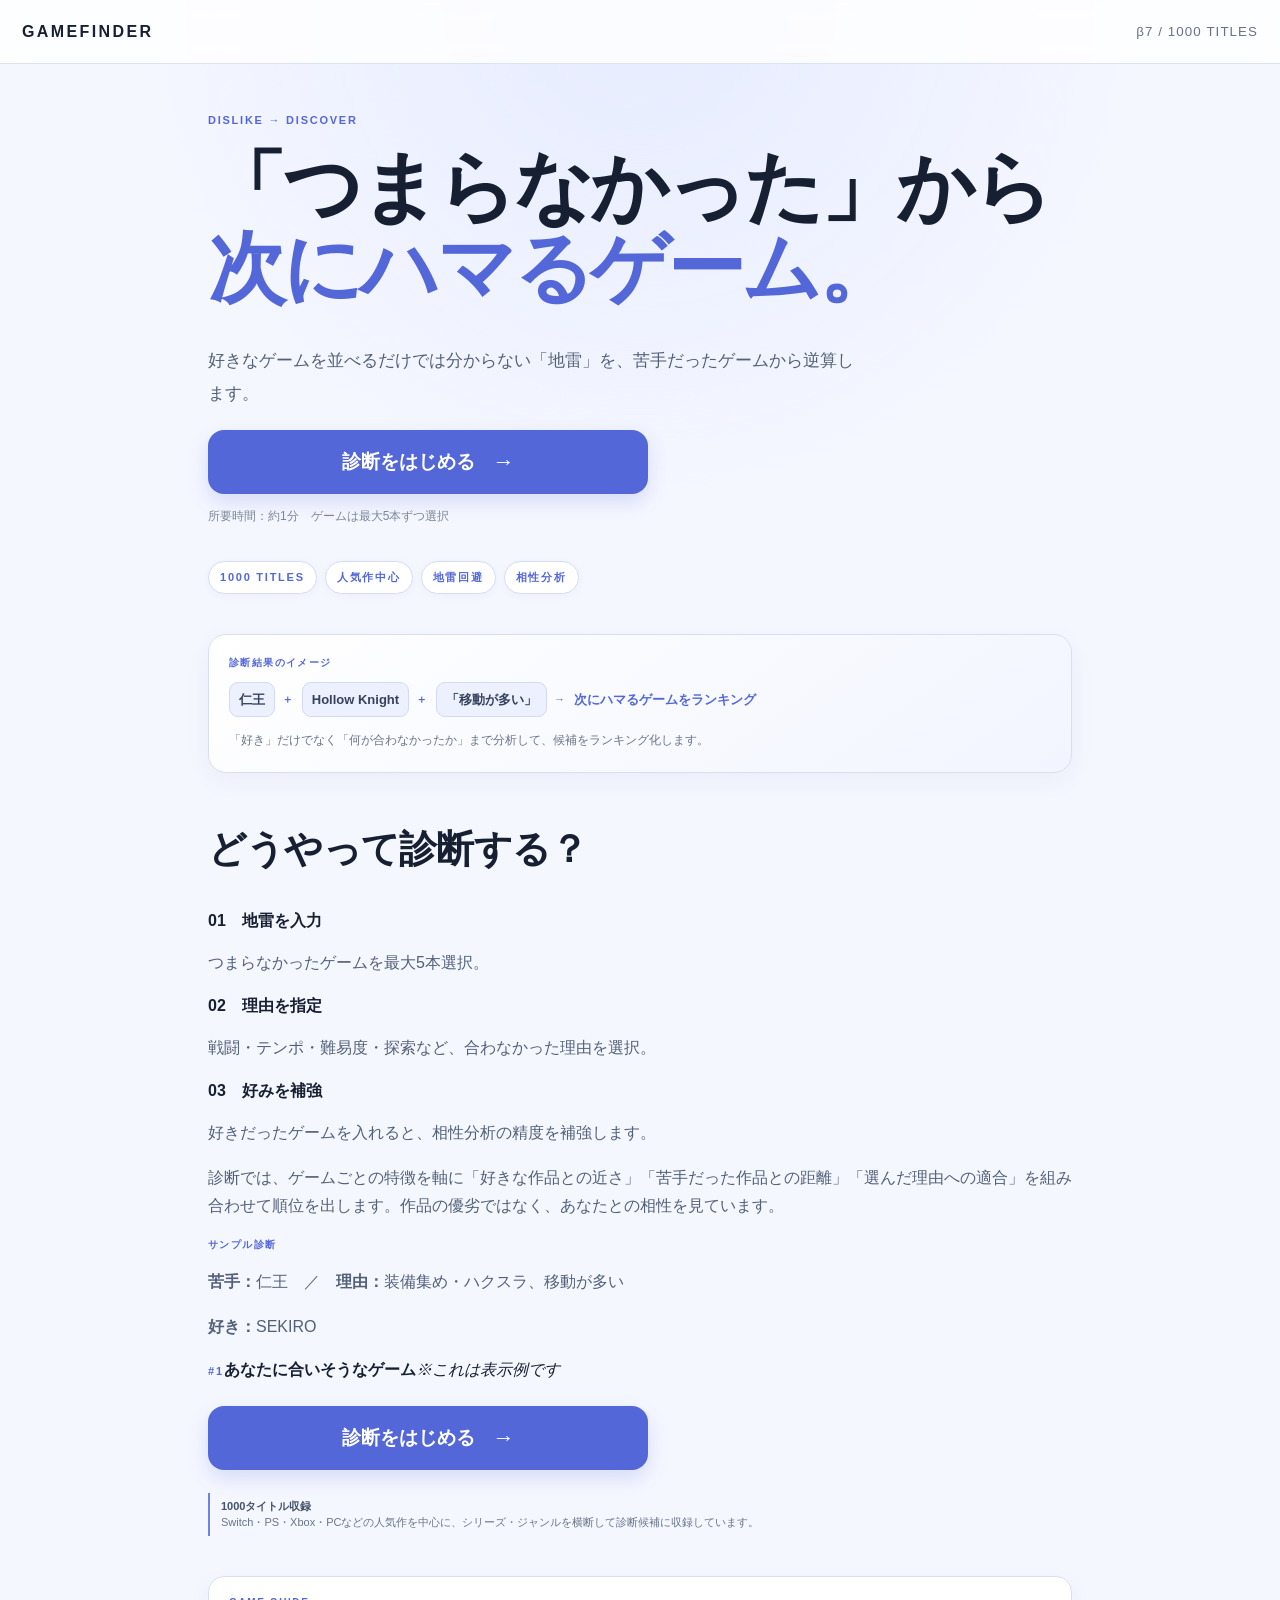
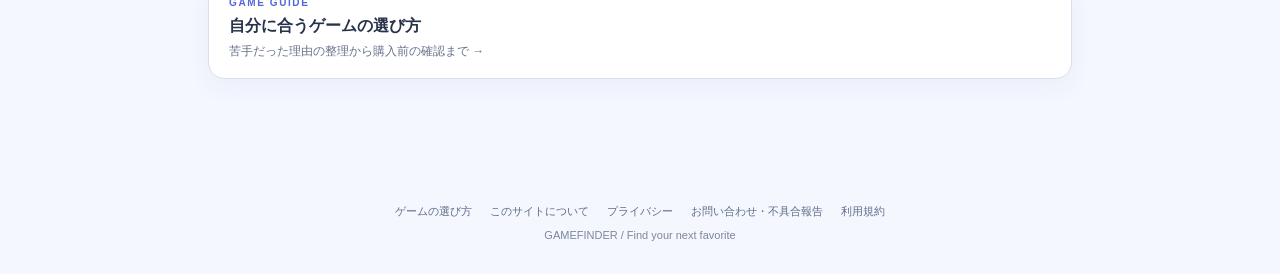
==== commit 11a890c5: "Improve discovery, shopping links, and ad placement" ====
--- a/index.html
+++ b/index.html
@@ -1,59 +1,6 @@
-<!doctype html><html lang="ja"><head><meta charset="utf-8"><meta name="viewport" content="width=device-width,initial-scale=1"><meta name="description" content="つまらなかったゲーム・好きだったゲームから、次にハマるゲームを診断。苦手だったゲームを地雷として分析し、あなたに合うゲームをランキングで提案します。"><meta name="robots" content="index,follow"><link rel="canonical" href="https://shikaku-route-jp.github.io/gamefinder/"><meta property="og:title" content="ゲーム診断｜つまらなかったゲームから次にハマる1本を診断 - GAMEFINDER"><meta property="og:description" content="つまらなかったゲームから、あなたの地雷を逆算。次にハマるゲームをランキングで診断します。"><meta property="og:type" content="website"><meta property="og:url" content="https://shikaku-route-jp.github.io/gamefinder/"><title>ゲーム診断｜つまらなかったゲームから次にハマる1本を診断 - GAMEFINDER</title><link rel="stylesheet" href="style.css?v=20261009-ux1">
-<style id="gamefinder-ad-layout">
-/* 広告は通常の文書フローに置き、操作ボタンから離す。 */
-#gamefinder-ad {
-  position: static;
-  float: none;
-  width: 100%;
-  max-width: 100%;
-  min-width: 0;
-  min-height: 0;
-  margin: 32px 0;
-  padding: 16px 0;
-  gap: 8px;
-}
-#gamefinder-ad.hide,
-#gamefinder-ad[hidden] {
-  display: none !important;
-}
-#gamefinder-ad .ad-label {
-  display: block;
-  font-size: 10px;
-  line-height: 1.5;
-}
-#gamefinder-ad .ad-creative {
-  width: 100%;
-  min-width: 0;
-  min-height: 0;
-  display: flex;
-  flex-direction: column;
-  align-items: center;
-  justify-content: center;
-}
-/* 320px幅でも300pxの矩形広告を縮小せず収める。 */
-@media (max-width: 359px) {
-  #gamefinder-ad {
-    width: auto;
-    max-width: none;
-    margin-inline: -14px;
-    border-left: 0;
-    border-right: 0;
-    border-radius: 0;
-  }
-}
-/* 広告要素が生成されなかった場合は、ラベルと余白を残さない。
-   iframeが生成された場合は配信中の可能性があるため折りたたまない。 */
-#gamefinder-ad:not(:has(.ad-creative :not(script):not(style))) {
-  margin: 0;
-  padding: 0;
-  border: 0;
-  gap: 0;
-}
-#gamefinder-ad:not(:has(.ad-creative :not(script):not(style))) .ad-label {
-  display: none;
-}
-</style>
-</head><body><header><a href="./" class="brand">GAMEFINDER</a><small>β7 / <output data-game-count>1000</output> TITLES</small></header><main><section id="home"><div class="eyebrow">DISLIKE → DISCOVER</div><h1>「つまらなかった」から<br><strong>次にハマるゲーム。</strong></h1><p class="lead">好きなゲームを並べるだけでは分からない「地雷」を、苦手だったゲームから逆算します。</p><button class="cta start-cta" onclick="start()">診断をはじめる <span aria-hidden="true">→</span></button><p class="micro">所要時間：約1分　ゲームは最大5本ずつ選択</p><div class="feature-row"><span><output data-game-count>1000</output> TITLES</span><span>人気作中心</span><span>地雷回避</span><span>相性分析</span></div><div class="preview"><div class="preview-label">診断結果のイメージ</div><div class="preview-flow"><b>仁王</b><span>＋</span><b>Hollow Knight</b><span>＋</span><b>「移動が多い」</b><span>→</span><strong>次にハマるゲームをランキング</strong></div><p>「好き」だけでなく「何が合わなかったか」まで分析して、候補をランキング化します。</p></div><div class="how"><h2>どうやって診断する？</h2><div class="how-grid"><div><b>01　地雷を入力</b><p>つまらなかったゲームを最大5本選択。</p></div><div><b>02　理由を指定</b><p>戦闘・テンポ・難易度・探索など、合わなかった理由を選択。</p></div><div><b>03　好みを補強</b><p>好きだったゲームを入れると、相性分析の精度を補強します。</p></div></div><p class="method">診断では、ゲームごとの特徴を軸に「好きな作品との近さ」「苦手だった作品との距離」「選んだ理由への適合」を組み合わせて順位を出します。作品の優劣ではなく、あなたとの相性を見ています。</p></div><div class="sample"><div class="preview-label">サンプル診断</div><p><b>苦手：</b>仁王　／　<b>理由：</b>装備集め・ハクスラ、移動が多い</p><p><b>好き：</b>SEKIRO</p><div class="sample-result"><span>#1</span><strong>あなたに合いそうなゲーム</strong><em>※これは表示例です</em></div></div><button class="cta start-cta start-cta-bottom" onclick="start()">診断をはじめる <span aria-hidden="true">→</span></button><div class="db-note"><b><output data-game-count>1000</output>タイトル収録</b><br>Switch・PS・Xbox・PCなどの人気作を中心に、シリーズ・ジャンルを横断して診断候補に収録しています。</div></section><section id="quiz" class="hide"><div class="progress-wrap"><div class="progress"><i id="bar"></i></div><span id="stepLabel">STEP 1 / 3</span></div><div class="page" id="p1"><small>STEP 1 / 3</small><h2 tabindex="-1">つまらなかったゲーム</h2><p>「なぜか合わなかった」ゲームを1〜5本。ここが診断の軸になります。</p><div class="count"><b id="badCount">0/5</b> 選択中</div><div id="badSel" class="selected"></div><label class="visually-hidden" for="badSearch">苦手だったゲームを検索</label><input aria-controls="bad" id="badSearch" oninput="renderBad()" placeholder="ゲーム名を入力（日本語・英語・略称OK）" autocomplete="off"><div class="search-help">例：仁王 / ダクソ3 / モンハンワイルズ / FF7 / ゼルダ</div><div id="bad" class="game-list"></div><div class="nav"><button id="badNext" onclick="go(2)" disabled>次へ →</button></div></div><div class="page hide" id="p2"><small>STEP 2 / 3</small><h2 tabindex="-1">何が嫌だった？</h2><p>複数選べます。「テンポ」「戦闘」「難易度」など、合わなかった点を教えてください。選ばず進むこともできます。</p><div class="count"><b id="reasonCount">0個</b> 選択中</div><div id="reasons" class="chips"></div><div class="nav"><button class="secondary" onclick="go(1)">← 戻る</button><button id="reasonNext" onclick="go(3)">理由を選ばず次へ →</button></div></div><div class="page hide" id="p3"><small>STEP 3 / 3</small><h2 tabindex="-1">好きだったゲーム</h2><p>「これは面白かった」を0〜5本。なくても診断できます。</p><div class="count"><b id="goodCount">0/5</b> 選択中</div><div id="goodSel" class="selected"></div><label class="visually-hidden" for="goodSearch">好きだったゲームを検索</label><input aria-controls="good" id="goodSearch" oninput="renderGood()" placeholder="ゲーム名を入力（日本語・英語・略称OK）" autocomplete="off"><div class="search-help">例：隻狼 / ブレワイ / エルデンリング / FF7リバース / リリンク</div><div id="good" class="game-list"></div><div class="nav"><button class="secondary" onclick="go(2)">← 戻る</button><button id="goodDiagnose" class="cta" onclick="diagnose()">好きなゲームを入れず診断する →</button></div></div><div id="result" class="hide"></div></section>
+<!doctype html><html lang="ja"><head><meta charset="utf-8"><meta name="viewport" content="width=device-width,initial-scale=1"><meta name="description" content="つまらなかったゲーム・好きだったゲームから、次にハマるゲームを診断。苦手だったゲームを地雷として分析し、あなたに合うゲームをランキングで提案します。"><meta name="robots" content="index,follow"><link rel="canonical" href="https://shikaku-route-jp.github.io/gamefinder/"><meta property="og:title" content="ゲーム診断｜つまらなかったゲームから次にハマる1本を診断 - GAMEFINDER"><meta property="og:description" content="つまらなかったゲームから、あなたの地雷を逆算。次にハマるゲームをランキングで診断します。"><meta property="og:type" content="website"><meta property="og:url" content="https://shikaku-route-jp.github.io/gamefinder/"><meta name="theme-color" content="#5367d9"><meta name="twitter:card" content="summary"><title>ゲーム診断｜つまらなかったゲームから次にハマる1本を診断 - GAMEFINDER</title><link rel="stylesheet" href="style.css?v=20261028-gamefinder">
+
+</head><body><header><a href="./" class="brand">GAMEFINDER</a><small>β7 / <output data-game-count>1000</output> TITLES</small></header><main><noscript><p class="noscript-message">診断を利用するにはJavaScriptを有効にしてください。</p></noscript><section id="home"><p id="homeAffiliateNotice" class="affiliate-notice hide"></p><div class="eyebrow">DISLIKE → DISCOVER</div><h1>「つまらなかった」から<br><strong>次にハマるゲーム。</strong></h1><p class="lead">好きなゲームを並べるだけでは分からない「地雷」を、苦手だったゲームから逆算します。</p><button class="cta start-cta" onclick="start()">診断をはじめる <span aria-hidden="true">→</span></button><p class="micro">所要時間：約1分　ゲームは最大5本ずつ選択</p><div class="feature-row"><span><output data-game-count>1000</output> TITLES</span><span>人気作中心</span><span>地雷回避</span><span>相性分析</span></div><div class="preview"><div class="preview-label">診断結果のイメージ</div><div class="preview-flow"><b>仁王</b><span>＋</span><b>Hollow Knight</b><span>＋</span><b>「移動が多い」</b><span>→</span><strong>次にハマるゲームをランキング</strong></div><p>「好き」だけでなく「何が合わなかったか」まで分析して、候補をランキング化します。</p></div><div class="how"><h2>どうやって診断する？</h2><div class="how-grid"><div><b>01　地雷を入力</b><p>つまらなかったゲームを最大5本選択。</p></div><div><b>02　理由を指定</b><p>戦闘・テンポ・難易度・探索など、合わなかった理由を選択。</p></div><div><b>03　好みを補強</b><p>好きだったゲームを入れると、相性分析の精度を補強します。</p></div></div><p class="method">診断では、ゲームごとの特徴を軸に「好きな作品との近さ」「苦手だった作品との距離」「選んだ理由への適合」を組み合わせて順位を出します。作品の優劣ではなく、あなたとの相性を見ています。</p></div><div class="sample"><div class="preview-label">サンプル診断</div><p><b>苦手：</b>仁王　／　<b>理由：</b>装備集め・ハクスラ、移動が多い</p><p><b>好き：</b>SEKIRO</p><div class="sample-result"><span>#1</span><strong>あなたに合いそうなゲーム</strong><em>※これは表示例です</em></div></div><button class="cta start-cta start-cta-bottom" onclick="start()">診断をはじめる <span aria-hidden="true">→</span></button><div class="db-note"><b><output data-game-count>1000</output>タイトル収録</b><br>Switch・PS・Xbox・PCなどの人気作を中心に、シリーズ・ジャンルを横断して診断候補に収録しています。</div><a class="guide-link" href="guide.html"><span>GAME GUIDE</span><strong>自分に合うゲームの選び方</strong><small>苦手だった理由の整理から購入前の確認まで →</small></a></section><section id="quiz" class="hide"><div class="progress-wrap"><div class="progress"><i id="bar"></i></div><span id="stepLabel">STEP 1 / 3</span></div><div class="page" id="p1"><small>STEP 1 / 3</small><h2 tabindex="-1">つまらなかったゲーム</h2><p>「なぜか合わなかった」ゲームを1〜5本。ここが診断の軸になります。</p><div class="count"><b id="badCount">0/5</b> 選択中</div><div id="badSel" class="selected"></div><label class="visually-hidden" for="badSearch">苦手だったゲームを検索</label><input aria-controls="bad" id="badSearch" oninput="renderBad()" placeholder="ゲーム名を入力（日本語・英語・略称OK）" autocomplete="off"><div class="search-help">例：仁王 / ダクソ3 / モンハンワイルズ / FF7 / ゼルダ</div><div id="bad" class="game-list"></div><div class="nav"><button id="badNext" onclick="go(2)" disabled>次へ →</button></div></div><div class="page hide" id="p2"><small>STEP 2 / 3</small><h2 tabindex="-1">何が嫌だった？</h2><p>複数選べます。「テンポ」「戦闘」「難易度」など、合わなかった点を教えてください。選ばず進むこともできます。</p><div class="count"><b id="reasonCount">0個</b> 選択中</div><div id="reasons" class="chips"></div><div class="nav"><button class="secondary" onclick="go(1)">← 戻る</button><button id="reasonNext" onclick="go(3)">理由を選ばず次へ →</button></div></div><div class="page hide" id="p3"><small>STEP 3 / 3</small><h2 tabindex="-1">好きだったゲーム</h2><p>「これは面白かった」を0〜5本。なくても診断できます。</p><div class="count"><b id="goodCount">0/5</b> 選択中</div><div id="goodSel" class="selected"></div><label class="visually-hidden" for="goodSearch">好きだったゲームを検索</label><input aria-controls="good" id="goodSearch" oninput="renderGood()" placeholder="ゲーム名を入力（日本語・英語・略称OK）" autocomplete="off"><div class="search-help">例：隻狼 / ブレワイ / エルデンリング / FF7リバース / リリンク</div><div id="good" class="game-list"></div><div class="nav"><button class="secondary" onclick="go(2)">← 戻る</button><button id="goodDiagnose" class="cta" onclick="diagnose()">好きなゲームを入れず診断する →</button></div></div><div id="result" class="hide"></div></section>
 <aside id="gamefinder-ad" class="ad-slot" aria-label="広告">
   <span class="ad-label">広告</span>
   <div class="ad-creative">
@@ -64,6 +11,7 @@
 </aside>
 <!-- 結果の補足とやり直しボタン。回答中・診断前は表示しない。 -->
 <div id="result-after-ad" class="hide">
+  <div id="result-details"></div>
   <div class="result-note"><b>この診断について</b><p>作品の評価ではなく、ゲームごとの特徴を比較しています。相性スコアは入力した作品との特徴の近さを表す目安です。特徴データにはシリーズ単位の推定も含まれます。購入前に公式の紹介やプレイ映像も確認してみてください。</p></div><button class="restart" onclick="location.href=location.pathname">最初からやり直す</button>
 </div>
-</main><footer><a href="about.html">このサイトについて</a><a href="privacy.html">プライバシー</a><a href="contact.html">お問い合わせ・不具合報告</a><a href="terms.html">利用規約</a><span>GAMEFINDER / Find your next favorite</span></footer><script src="games1000.js"></script><script src="jp-search.js?v=20261009-ux1"></script><script src="app.js?v=20261015-catalog"></script></body></html>
+</main><footer><a href="guide.html">ゲームの選び方</a><a href="about.html">このサイトについて</a><a href="privacy.html">プライバシー</a><a href="contact.html">お問い合わせ・不具合報告</a><a href="terms.html">利用規約</a><span>GAMEFINDER / Find your next favorite</span></footer><script src="games1000.js"></script><script src="jp-search.js?v=20261009-ux1"></script><script src="app.js?v=20261028-gamefinder"></script></body></html>
--- a/style.css
+++ b/style.css
@@ -44,3 +44,92 @@
   .answer-row{padding:14px}
 }
 
+/* Browse suggestions and external-store links. */
+.browse-hint{width:100%;margin:0 4px 8px;color:#536078;font-size:12px;line-height:1.6}
+.result-explainer{font-size:12px;line-height:1.7;margin:8px 0 18px;color:#5f6b82}
+.shop-panel{margin:20px 0 6px;padding:15px;border:1px solid #dce3f4;border-radius:14px;background:#f8faff}
+.shop-panel h3{font-size:14px;margin:0;color:#26334f}
+.shop-panel p,.result-card .shop-panel p{font-size:11px;line-height:1.7;margin:7px 0 12px;color:#65718a}
+.shop-actions{display:flex;gap:8px;flex-wrap:wrap}
+.shop-link{display:inline-flex;align-items:center;justify-content:center;gap:5px;min-height:44px;padding:9px 12px;background:#fff;border:1px solid #bdc9e2;border-radius:10px;color:#354575;font-size:12px;font-weight:750;text-decoration:none}
+.shop-link:hover{background:#edf1ff;border-color:#8191d8}
+.shop-link:focus-visible,.guide-link:focus-visible{outline:3px solid #172033;outline-offset:3px}
+.shop-ad-label{display:inline-block;margin-left:4px;padding:2px 5px;border:1px solid #b9c3d8;border-radius:4px;color:#59677e;font-size:10px;font-weight:700;line-height:1.2;vertical-align:middle}
+.shop-panel-compact{margin:14px 0 0;padding:12px;background:#fafbff}
+.shop-panel-compact summary{cursor:pointer;color:#4056a0;font-size:13px;font-weight:750}
+.shop-panel-compact summary:focus-visible{outline:3px solid #172033;outline-offset:3px}
+.guide-link{display:flex;flex-direction:column;gap:4px;margin:22px 0 4px;padding:18px 20px;background:#fff;border:1px solid #d8dfed;border-radius:16px;text-decoration:none;color:#27334b;box-shadow:0 8px 24px #31447a0d}
+.guide-link span{font-size:10px!important;color:#5367d9!important;letter-spacing:.14em}
+.guide-link strong{font-size:16px}
+.guide-link small{font-size:12px;color:#66718a}
+.noscript-message{padding:16px;background:#fff3d9;border-radius:12px;color:#6b4a18}
+.guide-content{max-width:760px}
+.guide-content h1{font-size:clamp(34px,7vw,60px);line-height:1.2}
+.guide-content h2{font-size:24px;line-height:1.4;margin:36px 0 12px}
+.guide-content h3{font-size:17px}
+.guide-content ul{padding-left:1.4em;color:#526078;line-height:1.9}
+.guide-content .cta-link{display:inline-flex;align-items:center;min-height:52px;padding:14px 20px;background:#5367d9;border-radius:12px;color:#fff;font-weight:800;text-decoration:none}
+.guide-content .cta-link:focus-visible{outline:3px solid #172033;outline-offset:3px}
+@media(max-width:650px){
+  .browse-hint{margin-left:0;margin-right:0}
+  .shop-link{flex:1 1 125px}
+  .guide-content h2{font-size:21px}
+}
+@media(prefers-reduced-motion:reduce){html{scroll-behavior:auto}button,.progress i{transition:none}}
+
+.affiliate-notice{margin:0 0 14px;padding:10px 12px;border-left:3px solid #8c9bd9;background:#f0f3ff;color:#46536d;font-size:12px;line-height:1.7}
+
+
+/* 広告は通常の文書フローに置き、操作ボタンから離す。 */
+#gamefinder-ad {
+  position: static;
+  float: none;
+  width: 100%;
+  max-width: 100%;
+  min-width: 0;
+  min-height: 0;
+  margin: 32px 0;
+  padding: 16px 0;
+  gap: 8px;
+}
+#gamefinder-ad.hide,
+#gamefinder-ad[hidden] {
+  display: none !important;
+}
+#gamefinder-ad .ad-label {
+  display: block;
+  font-size: 10px;
+  line-height: 1.5;
+}
+#gamefinder-ad .ad-creative {
+  width: 100%;
+  min-width: 0;
+  min-height: 0;
+  display: flex;
+  flex-direction: column;
+  align-items: center;
+  justify-content: center;
+}
+/* 320px幅でも300pxの矩形広告を縮小せず収める。 */
+@media (max-width: 359px) {
+  #gamefinder-ad {
+    width: auto;
+    max-width: none;
+    margin-inline: -14px;
+    border-left: 0;
+    border-right: 0;
+    border-radius: 0;
+  }
+}
+/* 広告要素が生成されなかった場合は、ラベルと余白を残さない。
+   iframeが生成された場合は配信中の可能性があるため折りたたまない。 */
+#gamefinder-ad:not(:has(.ad-creative :not(script):not(style))) {
+  margin: 0;
+  padding: 0;
+  border: 0;
+  gap: 0;
+}
+#gamefinder-ad:not(:has(.ad-creative :not(script):not(style))) .ad-label {
+  display: none;
+}
+
